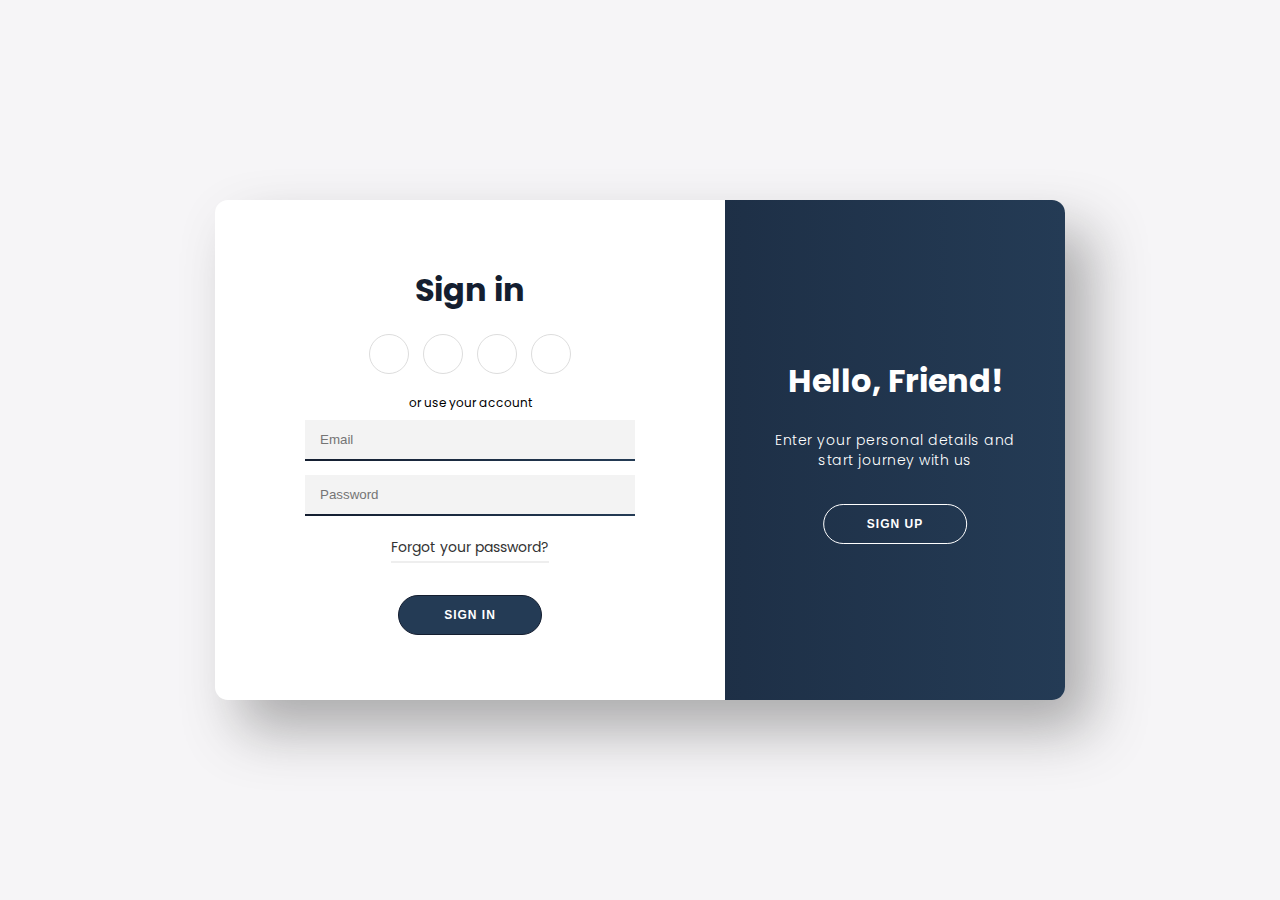
==== login page/index.html @ 56fe7d01 "login&regstriyon page" ====
<!DOCTYPE html>
<html lang="en">
<head>
    <meta charset="UTF-8">
    <meta http-equiv="X-UA-Compatible" content="IE=edge">
    <meta name="viewport" content="width=device-width, initial-scale=1.0">
    <title>Sign in || Sign up from</title>
     <!-- font awesome icons -->
     <link rel="stylesheet" href="https://cdnjs.cloudflare.com/ajax/libs/font-awesome/6.1.1/css/all.min.css" integrity="sha512-KfkfwYDsLkIlwQp6LFnl8zNdLGxu9YAA1QvwINks4PhcElQSvqcyVLLD9aMhXd13uQjoXtEKNosOWaZqXgel0g==" crossorigin="anonymous" referrerpolicy="no-referrer" />
    <!-- css stylesheet -->
    <link rel="stylesheet" href="css/login.css">
</head>
<body>
<!-- login & regestriton page -->
    <div class="container" id="container">
        <div class="form-container sign-up-container">
            <form action="#">
                <h1>Create Account</h1>
                <div class="social-container">
                    <a href="https://facebook.com" target="_self" class="social"><i class="fab fa-facebook-f"></i></a>
                    <a href="https://google.com"   target="_self" class="social"><i class="fab fa-google-plus-g"></i></a>
                    <a href="https://linkedin"     target="_self" class="social"><i class="fab fa-linkedin-in"></i></a>
                </div>
                <span>or use your email for registration</span>
                <div class="infield">
                    <input type="text" placeholder="Name"  required/>
                    <label></label>
                </div>
                <div class="infield">
                    <input type="email" placeholder="Email" name="email" required/>
                    <label></label>
                </div>
                <div class="infield">
                    <input type="password" placeholder="Password"  required/>
                    <label></label>
                </div>
                <button>Sign Up</button>
            </form>
        </div>
        <div class="form-container sign-in-container">
            <form action="#">
                <h1>Sign in</h1>
                <div class="social-container">
                  <a href="https://facebook.com" target="_self" class="social"><i class="fab fa-facebook-f"></i></a>
                  <a href="https://google.com"   target="_self" class="social"><i class="fab fa-google-plus-g"></i></a>
                  <a href="https://linkedin"     target="_self" class="social"><i class="fab fa-linkedin-in"></i></a>
                  <a href="https://github"     target="_self" class="social"><i class="fab fa-github"></i></a>
              </div>
                <span>or use your account</span>
                <div class="infield">
                    <input type="email" placeholder="Email" name="email" required/>
                    <label></label>
                </div>
                <div class="infield">
                    <input type="password" placeholder="Password"  required/>
                    <label></label>
                </div>
                <a href="#" class="forgot">Forgot your password?</a>
                <button>Sign In</button>
            </form>
        </div>
        <div class="overlay-container" id="overlayCon">
            <div class="overlay">
                <div class="overlay-panel overlay-left">
                    <h1>Welcome Back!</h1>
                    <p>To keep connected with us please login with your personal info</p>
                    <button>Sign In</button>
                </div>
                <div class="overlay-panel overlay-right">
                    <h1>Hello, Friend!</h1>
                    <p>Enter your personal details and start journey with us</p>
                    <button>Sign Up</button>
                </div>
            </div>
            <button id="overlayBtn"></button>
        </div>
    </div>
    <!-- js code -->
    <script>
      const container = document.getElementById('container');
      const overlayCon=document.getElementById('overlayCon');
      const overlayBtn = document.getElementById('overlayBtn');
      overlayBtn.addEventListener('click', () => {
        container.classList.toggle('right-panel-active');
        overBtn.classList.remove('btnScsled');
        window.requestAnimationFrame(()=> {
          overlayBtn.classList.add('btnScsled');
        })
      });
    </script>

</body>
</html>
---- login page/css/login.css ----
@import url('https://fonts.googleapis.com/css2?family=Poppins:wght@100;200;300;400;500;600;700;800;900&display=swap');

* {
    padding: 0px;
    margin: 0px;
    box-sizing: border-box;
}

:root {
    --linear-grad: linear-gradient(to right, #141E30, #243B55);
    --grad-clr1: #141E30;
    --grad-clr2: #243B55;
}

body {
    height: 100vh;
    background: #f6f5f7;
    display: grid;
    place-content: center;
    font-family: 'Poppins', sans-serif;
}

.container {
  position: relative;
  width: 850px;
  height: 500px;
  background-color: #FFF;
  box-shadow: 25px 30px 55px #5557;
  border-radius: 13px;
  overflow: hidden;

}
.form-container {
  position: absolute;
  width: 60%;
  height: 100%;
  padding: 0 40px;
  transition: all 0.6s ease-in-out;
}
.sign-up-container {
  opacity: 0;
  z-index: 1;
}
.sign-in-container{
  z-index: 2;
}
form {
  height: 100%;
  display: flex;
  flex-direction: column;
  align-items: center;
  justify-content: center;
  padding: 0 50px;
}
h1 {
  color: var(--grad-clr1);
}
.social-container {
  margin: 20px 0;

}
.social-container a {
  border: 1px solid #DDD;
  border-radius: 50px;
  display: inline-flex;
  justify-content: center;
  align-items: center;
  margin: 0 5px;
  height: 40px;
  width: 40px;
}
span {
  font-size: 12px;
}
.infield {
  position: relative;
  margin: 8px 0;
  width: 100%;
}
input {
  width: 100%;
  padding: 12px 15px;
  background-color: #f3f3f3;
  border: none;
  outline: none;
}
label {
  position: absolute;
  left: 50%;
  top: 100%;
  transform: translateX(-50%);
  width: 100%;
  height: 2px;
  background: var(--linear-grad);
  transition: 0.3s;
}
input:focus ~ label {
  width: 100%;
}

a {
  color: #333;
  font-size: 14px;
  text-decoration: none;
  margin: 15px 0;
  transition: 0.3s;
}
a.social:hover {
  background: #243B55;
  color: #FFF;
  transform: scale(1.2);
}
a.forgot {
  padding-bottom: 3px;
  border-bottom: 2px solid #EEE;
}
button {
  border-radius: 20px;
  border: 1px solid var(--grad-clr1);
  background: var(--grad-clr2);
  color: #FFF;
  font-size: 12px;
  font-weight: bold;
  padding: 12px 45px;
  letter-spacing: 1px;
  text-transform: uppercase;
}
button:active{
  transform: scale(0.90);
}
.form-container button {
  margin-top: 17px;
  transition: 80ms ease-in;
}
.form-container button:hover {
  color: #fff;
  background: var(--grad-clr1);
}
.overlay-container {
  position: absolute;
  top: 0;
  left: 60%;
  width: 40%;
  height: 100%;
  overflow: hidden;
  transition: transform 0.6 ease-in-out;
  z-index: 9;
}
#overlayBtn {
  cursor: pointer;
  position: absolute;
  left: 50%;
  top: 304px;
  transform: translateX(-50%);
  width: 143.67px;
  height: 40px;
  border: 1px solid #FFF;
  background: transparent;
  border-radius: 20px;
  color: #EEE;
}
.overlay {
  position: relative;
  background: var(--linear-grad);
  color: #fff;
  left: -150%;
  height: 100%;
  width: 250%;
  transition: transform 0.6s ease-in-out;
}
.overlay-panel {
  position: absolute;
  display: flex;
  align-items: center;
  justify-content: center;
  flex-direction: column;
  padding: 0 40px;
  text-align: center;
  height: 100%;
  width: 340px;
  transition: 0.6s ease-in-out;
}
.overlay-left {
  right: 60%;
  transform: translateX(-12%);
}
.overlay-right {
  right: 0;
  transform: translateX(0%);
}

.overlay-panel h1 {
  color: #FFF;

}
p {
  font-size: 14px;
  font-weight: 300;
  line-height: 20px;
  letter-spacing: 0.5px;
  margin: 25px 0 35px;
}

.overlay-panel button {
  border: none;
  background-color: transparent;
}

.right-panel-active .overlay-container {
  transform: translateX(-150%);
}

.right-panel-active .overlay {
  transform: translate(50%);
}
.right-panel-active .overlay-left {
  transform: translateX(25%);
}

.right-panel-active .overlay-right {
  transform: translateX(35%);
}
.right-panel-active .sign-in-container {
  transform: translateX(20%);
  opacity: 0;
}
.right-panel-active .sign-up-container {
  transform: translateX(66.7%);
  opacity: 1;
  z-index: 5;
  animation: show 0.6s;
}


.btnScaled {
  animation: scalrBtn 0.6s;
}

/* about and footer */
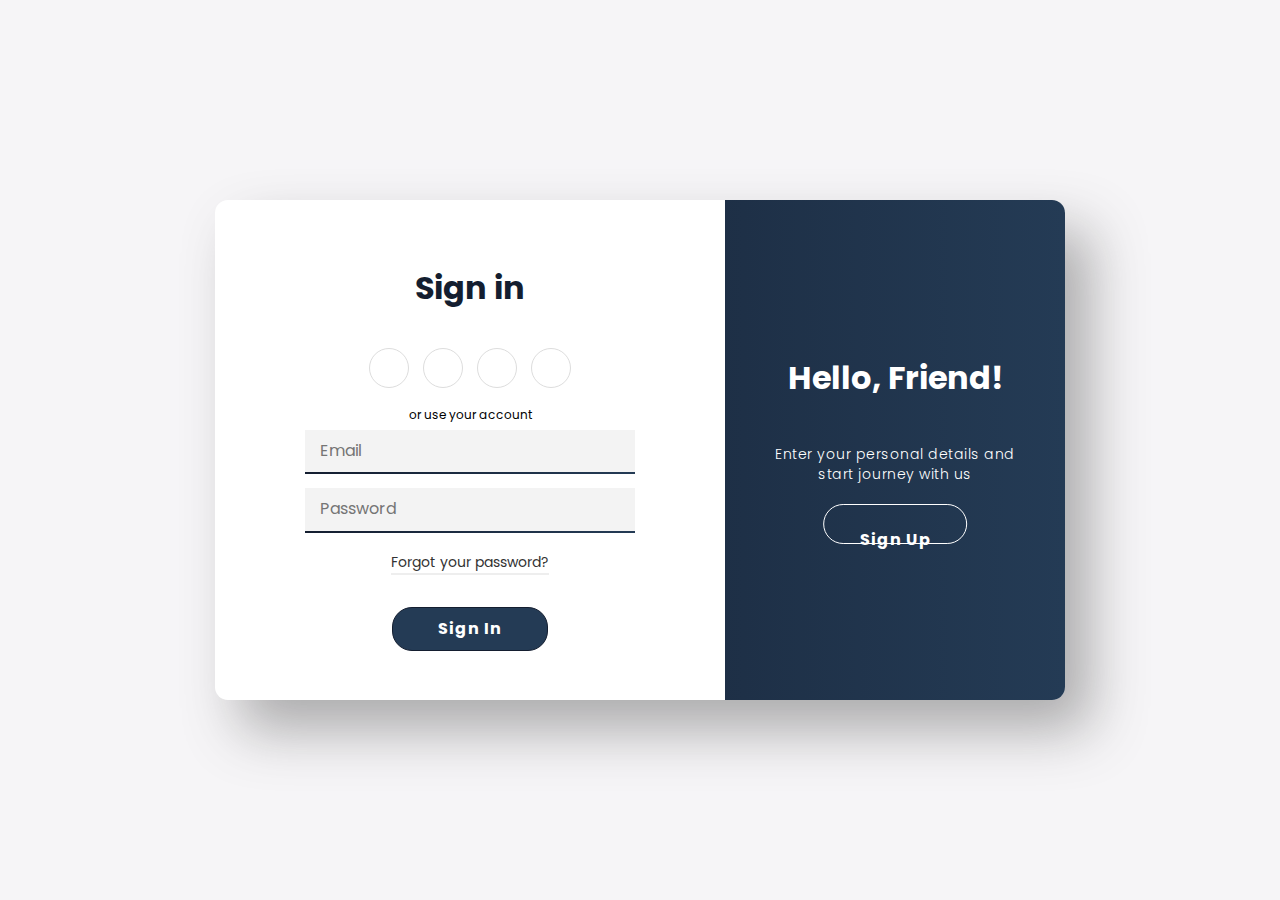
==== commit c01c4820: "Sign in || Sign up Page" ====
--- a/login page/index.html
+++ b/login page/index.html
@@ -4,11 +4,12 @@
     <meta charset="UTF-8">
     <meta http-equiv="X-UA-Compatible" content="IE=edge">
     <meta name="viewport" content="width=device-width, initial-scale=1.0">
-    <title>Sign in || Sign up from</title>
+    <title>Sign in || Sign up Page</title>
      <!-- font awesome icons -->
      <link rel="stylesheet" href="https://cdnjs.cloudflare.com/ajax/libs/font-awesome/6.1.1/css/all.min.css" integrity="sha512-KfkfwYDsLkIlwQp6LFnl8zNdLGxu9YAA1QvwINks4PhcElQSvqcyVLLD9aMhXd13uQjoXtEKNosOWaZqXgel0g==" crossorigin="anonymous" referrerpolicy="no-referrer" />
     <!-- css stylesheet -->
     <link rel="stylesheet" href="css/login.css">
+	<link rel="stylesheet" href="css/normalize.css">
 </head>
 <body>
 <!-- login & regestriton page -->
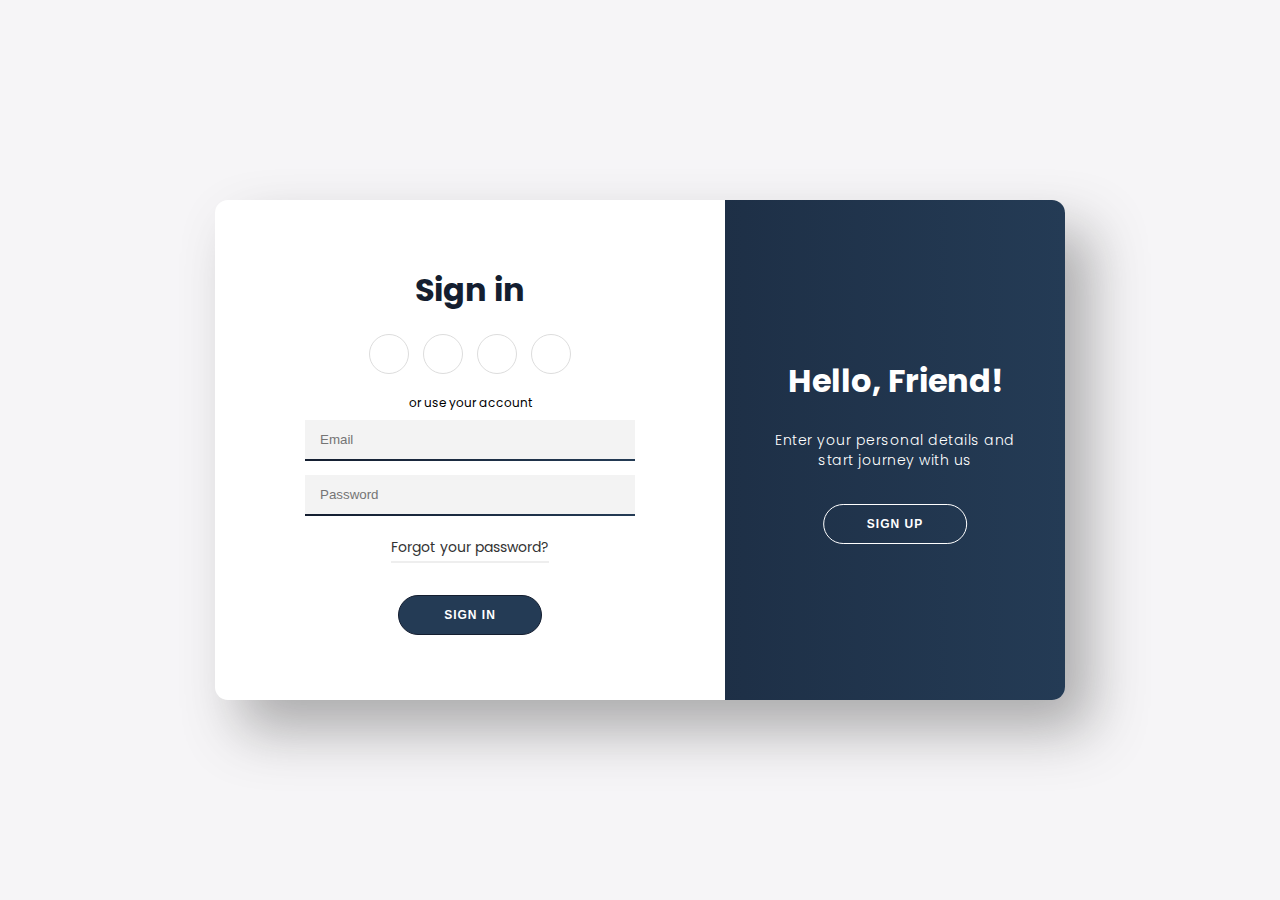
==== commit 54cd2022: "login&regstriyon page" ====
--- a/login page/index.html
+++ b/login page/index.html
@@ -9,7 +9,7 @@
      <link rel="stylesheet" href="https://cdnjs.cloudflare.com/ajax/libs/font-awesome/6.1.1/css/all.min.css" integrity="sha512-KfkfwYDsLkIlwQp6LFnl8zNdLGxu9YAA1QvwINks4PhcElQSvqcyVLLD9aMhXd13uQjoXtEKNosOWaZqXgel0g==" crossorigin="anonymous" referrerpolicy="no-referrer" />
     <!-- css stylesheet -->
     <link rel="stylesheet" href="css/login.css">
-	<link rel="stylesheet" href="css/normalize.css">
+	<!-- <link rel="stylesheet" href="css/normalize.css"> -->
 </head>
 <body>
 <!-- login & regestriton page -->
